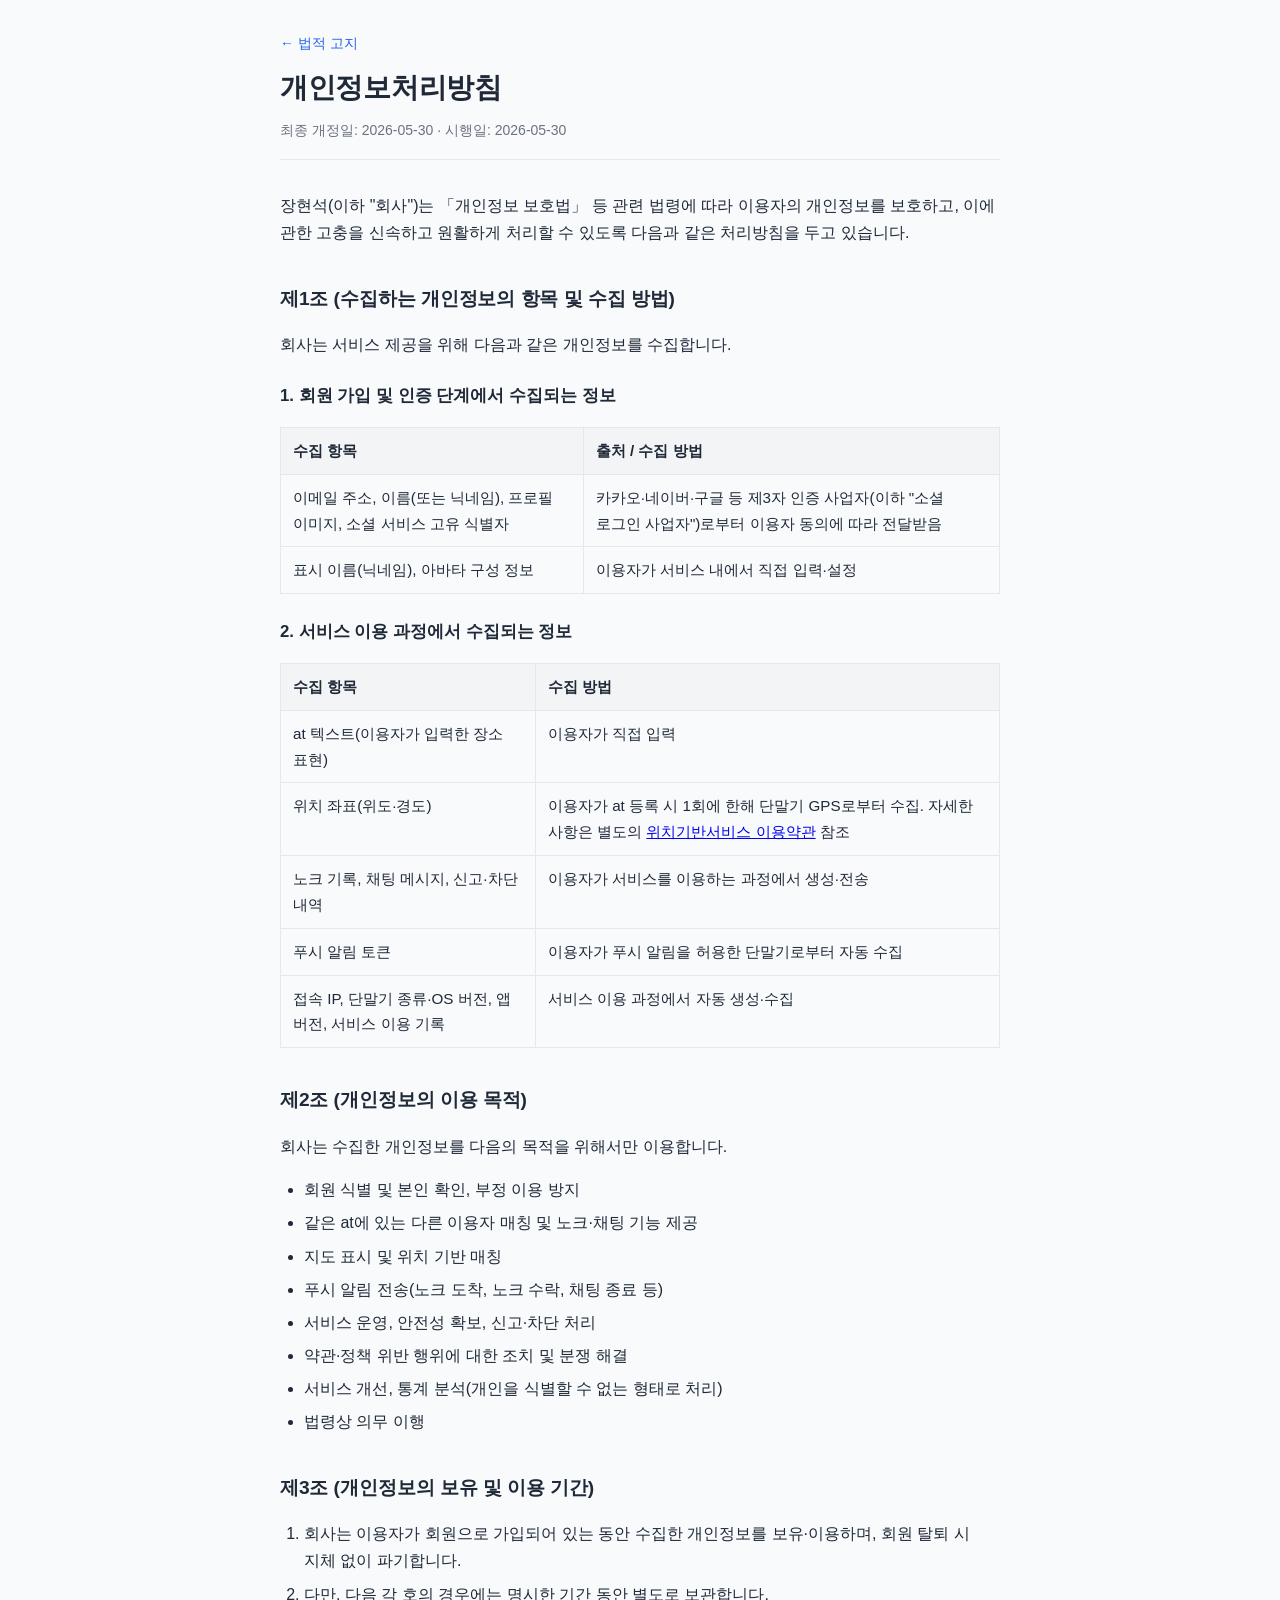
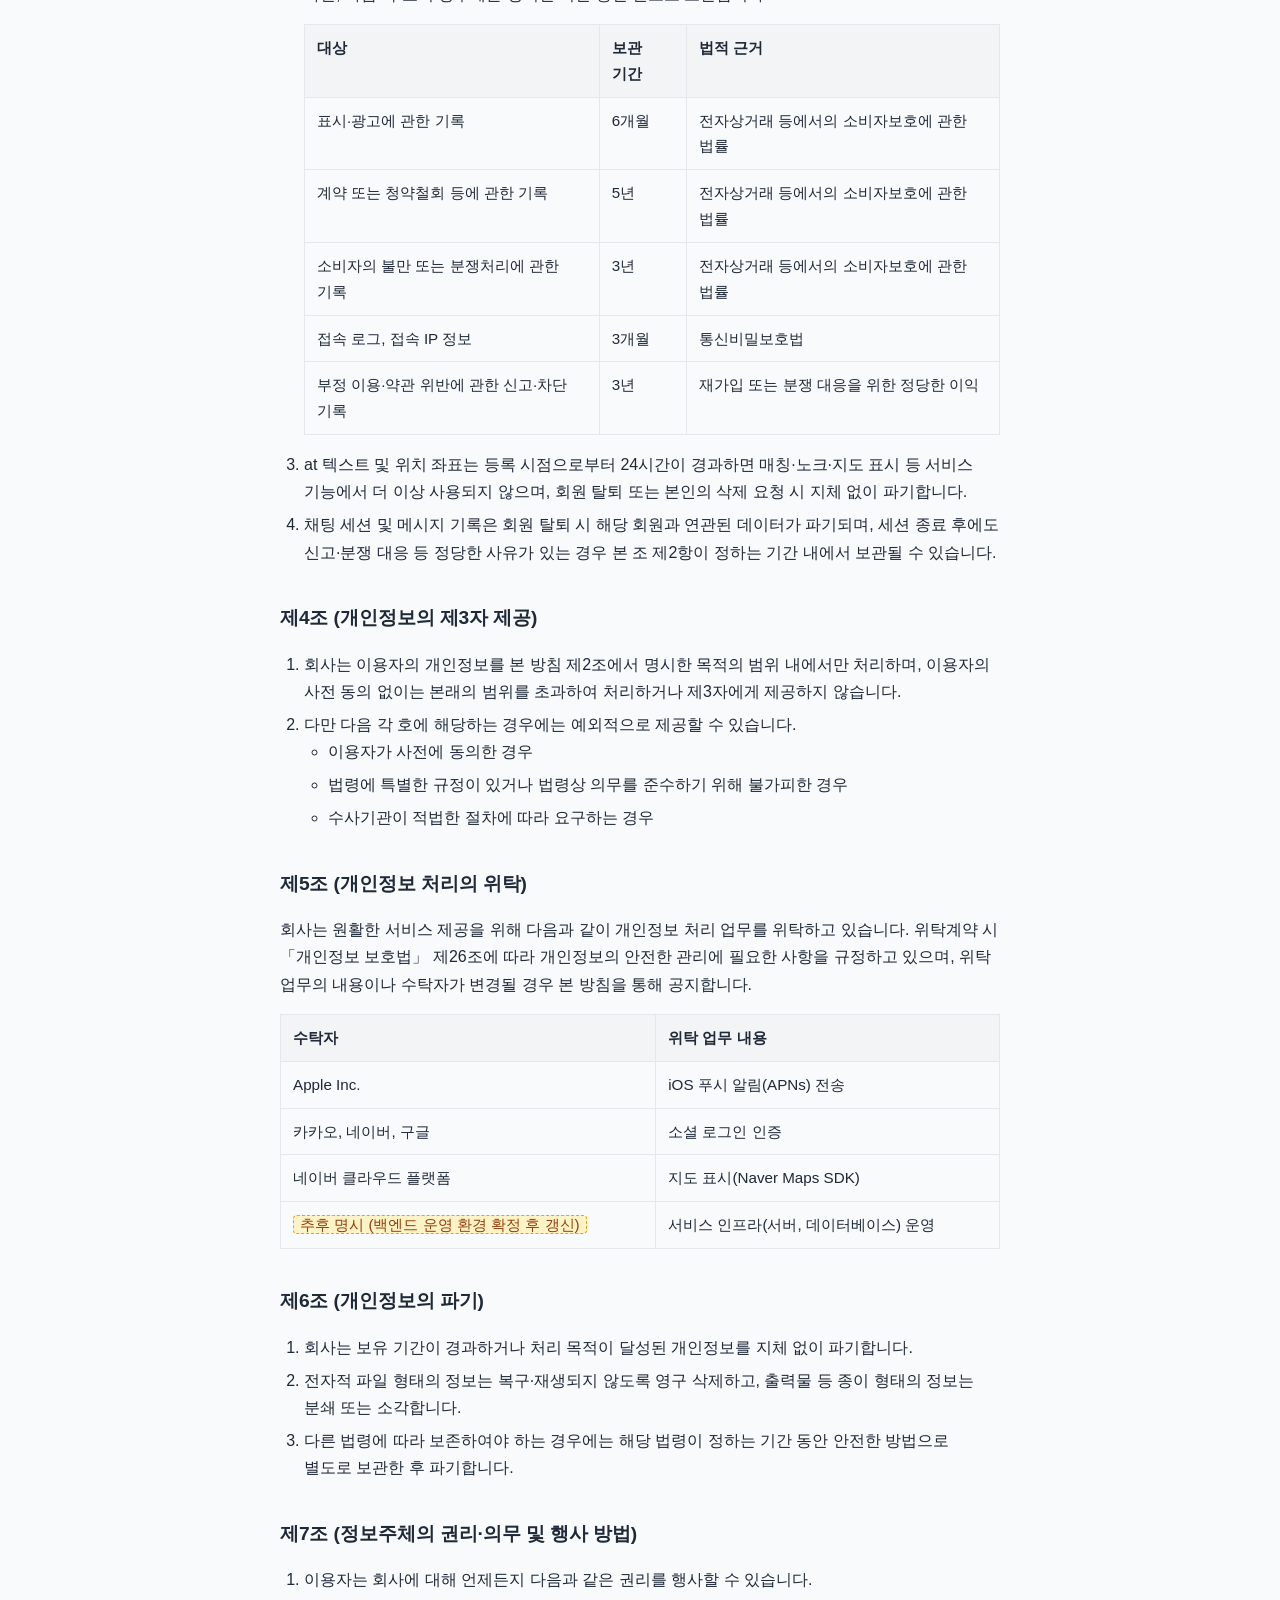
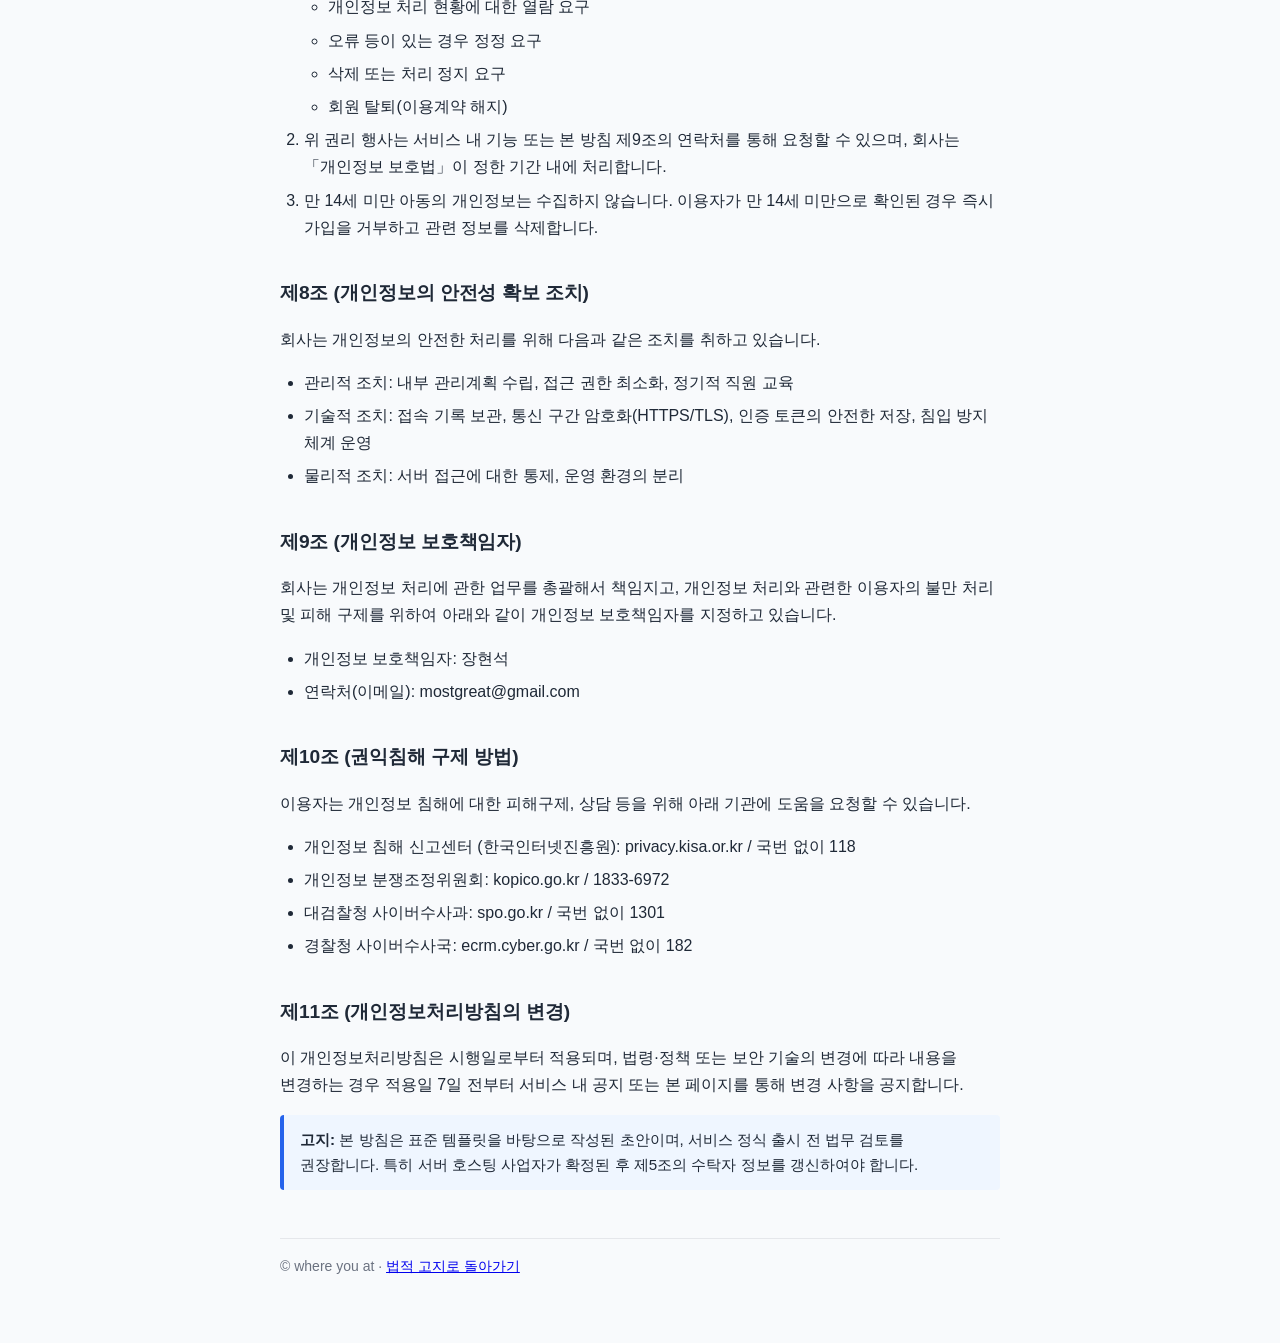
==== privacy.html @ 3120e95a "Add legal pages: Terms of Service, Privacy Policy, LBS Terms Operator: 장현석 / mostgreat@gmail.com Eff" ====
<!DOCTYPE html>
<html lang="ko">
<head>
  <meta charset="UTF-8">
  <meta name="viewport" content="width=device-width, initial-scale=1.0">
  <title>개인정보처리방침 — where you at</title>
  <link rel="stylesheet" href="style.css">
</head>
<body>
  <div class="wrap">
    <header class="page">
      <div class="crumb"><a href="index.html">← 법적 고지</a></div>
      <h1>개인정보처리방침</h1>
      <div class="meta">최종 개정일: 2026-05-30 · 시행일: 2026-05-30</div>
    </header>

    <main>
      <p>장현석(이하 "회사")는 「개인정보 보호법」 등 관련 법령에 따라 이용자의 개인정보를 보호하고, 이에 관한 고충을 신속하고 원활하게 처리할 수 있도록 다음과 같은 처리방침을 두고 있습니다.</p>

      <h2>제1조 (수집하는 개인정보의 항목 및 수집 방법)</h2>
      <p>회사는 서비스 제공을 위해 다음과 같은 개인정보를 수집합니다.</p>

      <h3>1. 회원 가입 및 인증 단계에서 수집되는 정보</h3>
      <table>
        <thead>
          <tr><th>수집 항목</th><th>출처 / 수집 방법</th></tr>
        </thead>
        <tbody>
          <tr><td>이메일 주소, 이름(또는 닉네임), 프로필 이미지, 소셜 서비스 고유 식별자</td><td>카카오·네이버·구글 등 제3자 인증 사업자(이하 "소셜 로그인 사업자")로부터 이용자 동의에 따라 전달받음</td></tr>
          <tr><td>표시 이름(닉네임), 아바타 구성 정보</td><td>이용자가 서비스 내에서 직접 입력·설정</td></tr>
        </tbody>
      </table>

      <h3>2. 서비스 이용 과정에서 수집되는 정보</h3>
      <table>
        <thead>
          <tr><th>수집 항목</th><th>수집 방법</th></tr>
        </thead>
        <tbody>
          <tr><td>at 텍스트(이용자가 입력한 장소 표현)</td><td>이용자가 직접 입력</td></tr>
          <tr><td>위치 좌표(위도·경도)</td><td>이용자가 at 등록 시 1회에 한해 단말기 GPS로부터 수집. 자세한 사항은 별도의 <a href="location-terms.html">위치기반서비스 이용약관</a> 참조</td></tr>
          <tr><td>노크 기록, 채팅 메시지, 신고·차단 내역</td><td>이용자가 서비스를 이용하는 과정에서 생성·전송</td></tr>
          <tr><td>푸시 알림 토큰</td><td>이용자가 푸시 알림을 허용한 단말기로부터 자동 수집</td></tr>
          <tr><td>접속 IP, 단말기 종류·OS 버전, 앱 버전, 서비스 이용 기록</td><td>서비스 이용 과정에서 자동 생성·수집</td></tr>
        </tbody>
      </table>

      <h2>제2조 (개인정보의 이용 목적)</h2>
      <p>회사는 수집한 개인정보를 다음의 목적을 위해서만 이용합니다.</p>
      <ul>
        <li>회원 식별 및 본인 확인, 부정 이용 방지</li>
        <li>같은 at에 있는 다른 이용자 매칭 및 노크·채팅 기능 제공</li>
        <li>지도 표시 및 위치 기반 매칭</li>
        <li>푸시 알림 전송(노크 도착, 노크 수락, 채팅 종료 등)</li>
        <li>서비스 운영, 안전성 확보, 신고·차단 처리</li>
        <li>약관·정책 위반 행위에 대한 조치 및 분쟁 해결</li>
        <li>서비스 개선, 통계 분석(개인을 식별할 수 없는 형태로 처리)</li>
        <li>법령상 의무 이행</li>
      </ul>

      <h2>제3조 (개인정보의 보유 및 이용 기간)</h2>
      <ol>
        <li>회사는 이용자가 회원으로 가입되어 있는 동안 수집한 개인정보를 보유·이용하며, 회원 탈퇴 시 지체 없이 파기합니다.</li>
        <li>다만, 다음 각 호의 경우에는 명시한 기간 동안 별도로 보관합니다.
          <table>
            <thead>
              <tr><th>대상</th><th>보관 기간</th><th>법적 근거</th></tr>
            </thead>
            <tbody>
              <tr><td>표시·광고에 관한 기록</td><td>6개월</td><td>전자상거래 등에서의 소비자보호에 관한 법률</td></tr>
              <tr><td>계약 또는 청약철회 등에 관한 기록</td><td>5년</td><td>전자상거래 등에서의 소비자보호에 관한 법률</td></tr>
              <tr><td>소비자의 불만 또는 분쟁처리에 관한 기록</td><td>3년</td><td>전자상거래 등에서의 소비자보호에 관한 법률</td></tr>
              <tr><td>접속 로그, 접속 IP 정보</td><td>3개월</td><td>통신비밀보호법</td></tr>
              <tr><td>부정 이용·약관 위반에 관한 신고·차단 기록</td><td>3년</td><td>재가입 또는 분쟁 대응을 위한 정당한 이익</td></tr>
            </tbody>
          </table>
        </li>
        <li>at 텍스트 및 위치 좌표는 등록 시점으로부터 24시간이 경과하면 매칭·노크·지도 표시 등 서비스 기능에서 더 이상 사용되지 않으며, 회원 탈퇴 또는 본인의 삭제 요청 시 지체 없이 파기합니다.</li>
        <li>채팅 세션 및 메시지 기록은 회원 탈퇴 시 해당 회원과 연관된 데이터가 파기되며, 세션 종료 후에도 신고·분쟁 대응 등 정당한 사유가 있는 경우 본 조 제2항이 정하는 기간 내에서 보관될 수 있습니다.</li>
      </ol>

      <h2>제4조 (개인정보의 제3자 제공)</h2>
      <ol>
        <li>회사는 이용자의 개인정보를 본 방침 제2조에서 명시한 목적의 범위 내에서만 처리하며, 이용자의 사전 동의 없이는 본래의 범위를 초과하여 처리하거나 제3자에게 제공하지 않습니다.</li>
        <li>다만 다음 각 호에 해당하는 경우에는 예외적으로 제공할 수 있습니다.
          <ul>
            <li>이용자가 사전에 동의한 경우</li>
            <li>법령에 특별한 규정이 있거나 법령상 의무를 준수하기 위해 불가피한 경우</li>
            <li>수사기관이 적법한 절차에 따라 요구하는 경우</li>
          </ul>
        </li>
      </ol>

      <h2>제5조 (개인정보 처리의 위탁)</h2>
      <p>회사는 원활한 서비스 제공을 위해 다음과 같이 개인정보 처리 업무를 위탁하고 있습니다. 위탁계약 시 「개인정보 보호법」 제26조에 따라 개인정보의 안전한 관리에 필요한 사항을 규정하고 있으며, 위탁 업무의 내용이나 수탁자가 변경될 경우 본 방침을 통해 공지합니다.</p>
      <table>
        <thead>
          <tr><th>수탁자</th><th>위탁 업무 내용</th></tr>
        </thead>
        <tbody>
          <tr><td>Apple Inc.</td><td>iOS 푸시 알림(APNs) 전송</td></tr>
          <tr><td>카카오, 네이버, 구글</td><td>소셜 로그인 인증</td></tr>
          <tr><td>네이버 클라우드 플랫폼</td><td>지도 표시(Naver Maps SDK)</td></tr>
          <tr><td><span class="placeholder">추후 명시 (백엔드 운영 환경 확정 후 갱신)</span></td><td>서비스 인프라(서버, 데이터베이스) 운영</td></tr>
        </tbody>
      </table>

      <h2>제6조 (개인정보의 파기)</h2>
      <ol>
        <li>회사는 보유 기간이 경과하거나 처리 목적이 달성된 개인정보를 지체 없이 파기합니다.</li>
        <li>전자적 파일 형태의 정보는 복구·재생되지 않도록 영구 삭제하고, 출력물 등 종이 형태의 정보는 분쇄 또는 소각합니다.</li>
        <li>다른 법령에 따라 보존하여야 하는 경우에는 해당 법령이 정하는 기간 동안 안전한 방법으로 별도로 보관한 후 파기합니다.</li>
      </ol>

      <h2>제7조 (정보주체의 권리·의무 및 행사 방법)</h2>
      <ol>
        <li>이용자는 회사에 대해 언제든지 다음과 같은 권리를 행사할 수 있습니다.
          <ul>
            <li>개인정보 처리 현황에 대한 열람 요구</li>
            <li>오류 등이 있는 경우 정정 요구</li>
            <li>삭제 또는 처리 정지 요구</li>
            <li>회원 탈퇴(이용계약 해지)</li>
          </ul>
        </li>
        <li>위 권리 행사는 서비스 내 기능 또는 본 방침 제9조의 연락처를 통해 요청할 수 있으며, 회사는 「개인정보 보호법」이 정한 기간 내에 처리합니다.</li>
        <li>만 14세 미만 아동의 개인정보는 수집하지 않습니다. 이용자가 만 14세 미만으로 확인된 경우 즉시 가입을 거부하고 관련 정보를 삭제합니다.</li>
      </ol>

      <h2>제8조 (개인정보의 안전성 확보 조치)</h2>
      <p>회사는 개인정보의 안전한 처리를 위해 다음과 같은 조치를 취하고 있습니다.</p>
      <ul>
        <li>관리적 조치: 내부 관리계획 수립, 접근 권한 최소화, 정기적 직원 교육</li>
        <li>기술적 조치: 접속 기록 보관, 통신 구간 암호화(HTTPS/TLS), 인증 토큰의 안전한 저장, 침입 방지 체계 운영</li>
        <li>물리적 조치: 서버 접근에 대한 통제, 운영 환경의 분리</li>
      </ul>

      <h2>제9조 (개인정보 보호책임자)</h2>
      <p>회사는 개인정보 처리에 관한 업무를 총괄해서 책임지고, 개인정보 처리와 관련한 이용자의 불만 처리 및 피해 구제를 위하여 아래와 같이 개인정보 보호책임자를 지정하고 있습니다.</p>
      <ul>
        <li>개인정보 보호책임자: 장현석</li>
        <li>연락처(이메일): mostgreat@gmail.com</li>
      </ul>

      <h2>제10조 (권익침해 구제 방법)</h2>
      <p>이용자는 개인정보 침해에 대한 피해구제, 상담 등을 위해 아래 기관에 도움을 요청할 수 있습니다.</p>
      <ul>
        <li>개인정보 침해 신고센터 (한국인터넷진흥원): privacy.kisa.or.kr / 국번 없이 118</li>
        <li>개인정보 분쟁조정위원회: kopico.go.kr / 1833-6972</li>
        <li>대검찰청 사이버수사과: spo.go.kr / 국번 없이 1301</li>
        <li>경찰청 사이버수사국: ecrm.cyber.go.kr / 국번 없이 182</li>
      </ul>

      <h2>제11조 (개인정보처리방침의 변경)</h2>
      <p>이 개인정보처리방침은 시행일로부터 적용되며, 법령·정책 또는 보안 기술의 변경에 따라 내용을 변경하는 경우 적용일 7일 전부터 서비스 내 공지 또는 본 페이지를 통해 변경 사항을 공지합니다.</p>

      <div class="callout">
        <strong>고지:</strong> 본 방침은 표준 템플릿을 바탕으로 작성된 초안이며, 서비스 정식 출시 전 법무 검토를 권장합니다. 특히 서버 호스팅 사업자가 확정된 후 제5조의 수탁자 정보를 갱신하여야 합니다.
      </div>
    </main>

    <footer class="page">
      © where you at · <a href="index.html">법적 고지로 돌아가기</a>
    </footer>
  </div>
</body>
</html>
---- style.css ----
/* Shared stylesheet for where-you-at legal pages.
   Optimized for long-form Korean reading on phone and desktop. */

* { box-sizing: border-box; }

html {
  -webkit-text-size-adjust: 100%;
  font-size: 16px;
}

body {
  margin: 0;
  font-family: -apple-system, BlinkMacSystemFont, "Apple SD Gothic Neo",
               "Pretendard", "Noto Sans KR", "Malgun Gothic", sans-serif;
  color: #1f2937;
  background: #f8fafc;
  line-height: 1.7;
  word-break: keep-all;
  overflow-wrap: break-word;
}

.wrap {
  max-width: 760px;
  margin: 0 auto;
  padding: 32px 20px 64px;
}

header.page {
  margin-bottom: 32px;
  padding-bottom: 16px;
  border-bottom: 1px solid #e5e7eb;
}

header.page .crumb {
  font-size: 0.875rem;
  color: #6b7280;
  margin-bottom: 8px;
}

header.page .crumb a {
  color: #2563eb;
  text-decoration: none;
}

header.page h1 {
  margin: 0;
  font-size: 1.75rem;
  font-weight: 700;
  letter-spacing: -0.01em;
}

header.page .meta {
  margin-top: 8px;
  font-size: 0.875rem;
  color: #6b7280;
}

main h2 {
  margin-top: 36px;
  margin-bottom: 12px;
  font-size: 1.2rem;
  font-weight: 700;
  letter-spacing: -0.005em;
}

main h3 {
  margin-top: 24px;
  margin-bottom: 8px;
  font-size: 1.05rem;
  font-weight: 600;
}

main p, main li {
  font-size: 1rem;
}

main ul, main ol {
  padding-left: 24px;
}

main li {
  margin-bottom: 6px;
}

main table {
  width: 100%;
  border-collapse: collapse;
  margin: 16px 0;
  font-size: 0.95rem;
}

main table th, main table td {
  border: 1px solid #e5e7eb;
  padding: 10px 12px;
  text-align: left;
  vertical-align: top;
}

main table th {
  background: #f3f4f6;
  font-weight: 600;
}

.placeholder {
  background: #fef3c7;
  border: 1px dashed #f59e0b;
  border-radius: 4px;
  padding: 0 6px;
  color: #92400e;
  font-weight: 500;
}

.callout {
  background: #eff6ff;
  border-left: 4px solid #2563eb;
  padding: 12px 16px;
  margin: 16px 0;
  border-radius: 4px;
  font-size: 0.95rem;
}

footer.page {
  margin-top: 48px;
  padding-top: 16px;
  border-top: 1px solid #e5e7eb;
  font-size: 0.875rem;
  color: #6b7280;
}

/* Landing page */
.cards {
  display: grid;
  gap: 12px;
  margin-top: 24px;
}

.card {
  display: block;
  padding: 18px 20px;
  background: #ffffff;
  border: 1px solid #e5e7eb;
  border-radius: 10px;
  text-decoration: none;
  color: inherit;
  transition: border-color 0.15s, transform 0.05s;
}

.card:hover {
  border-color: #2563eb;
}

.card:active {
  transform: scale(0.995);
}

.card h2 {
  margin: 0 0 4px 0;
  font-size: 1.05rem;
  font-weight: 600;
}

.card p {
  margin: 0;
  font-size: 0.9rem;
  color: #6b7280;
}
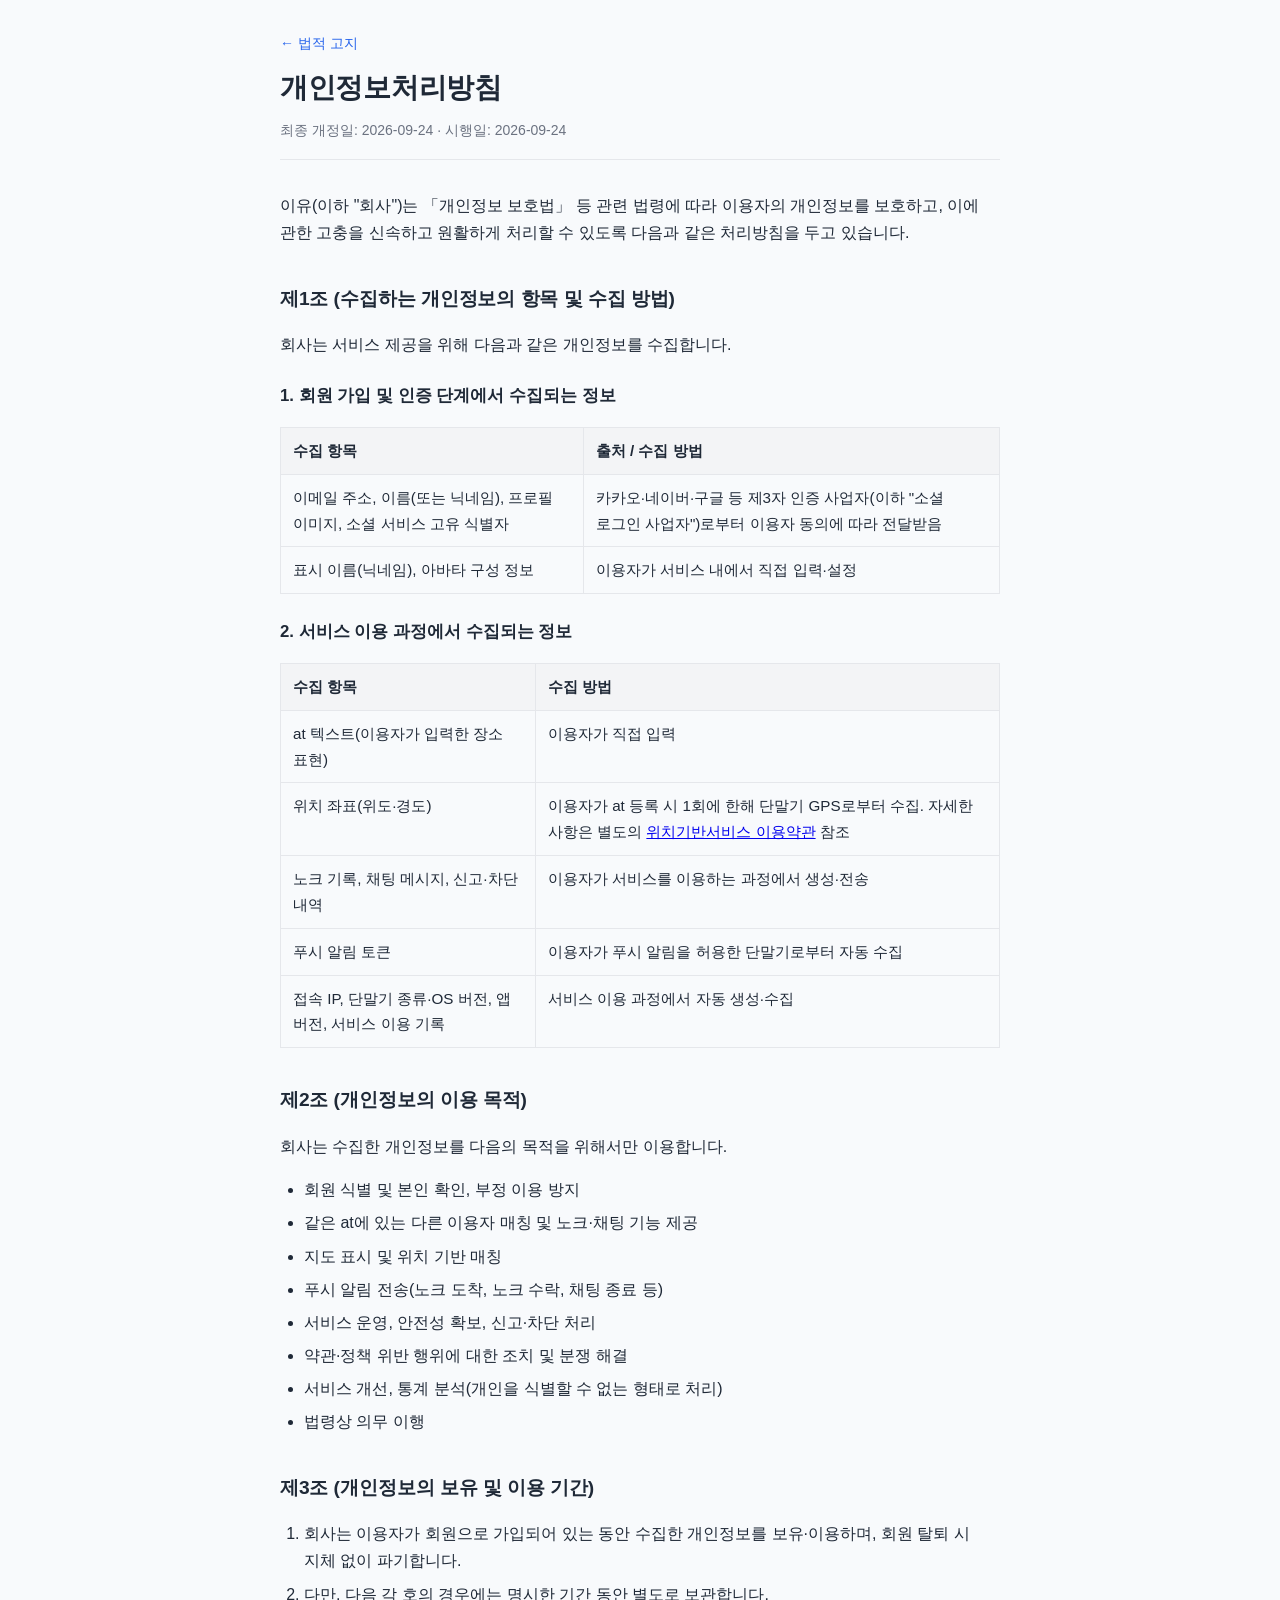
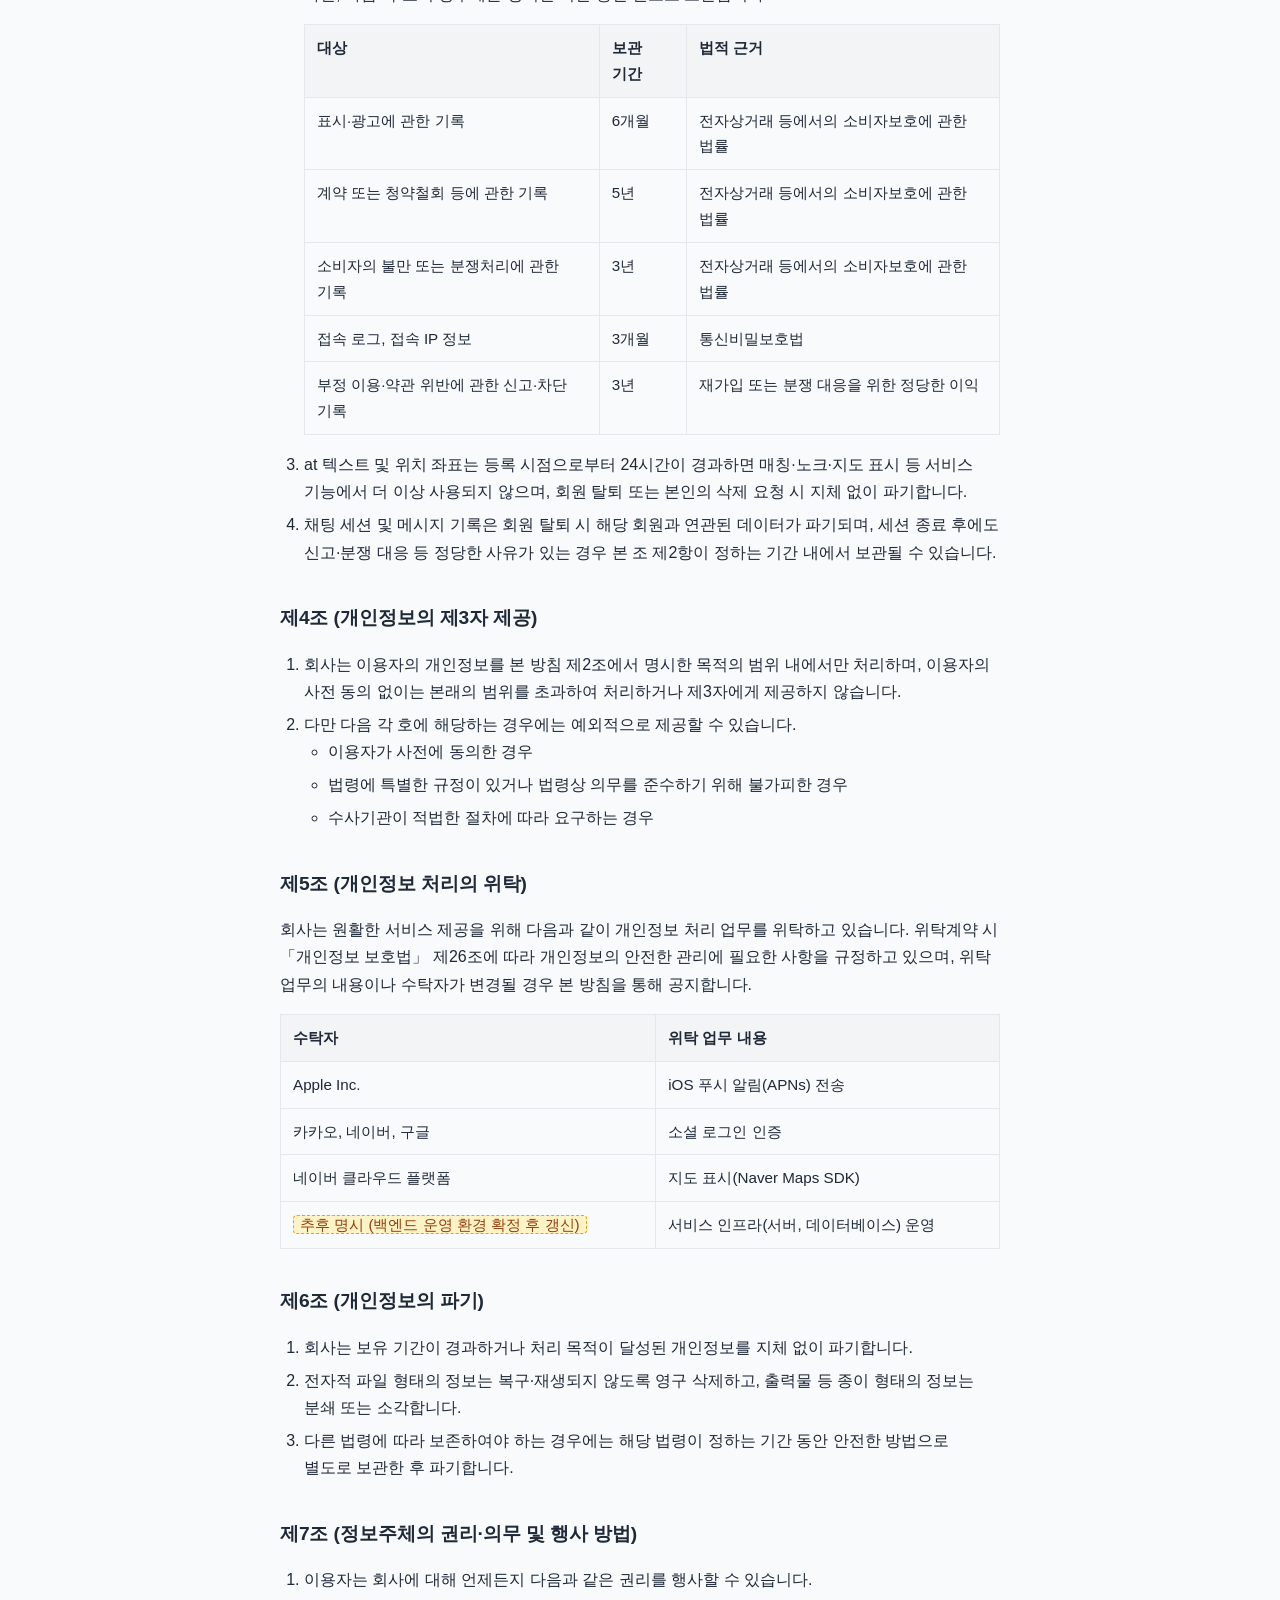
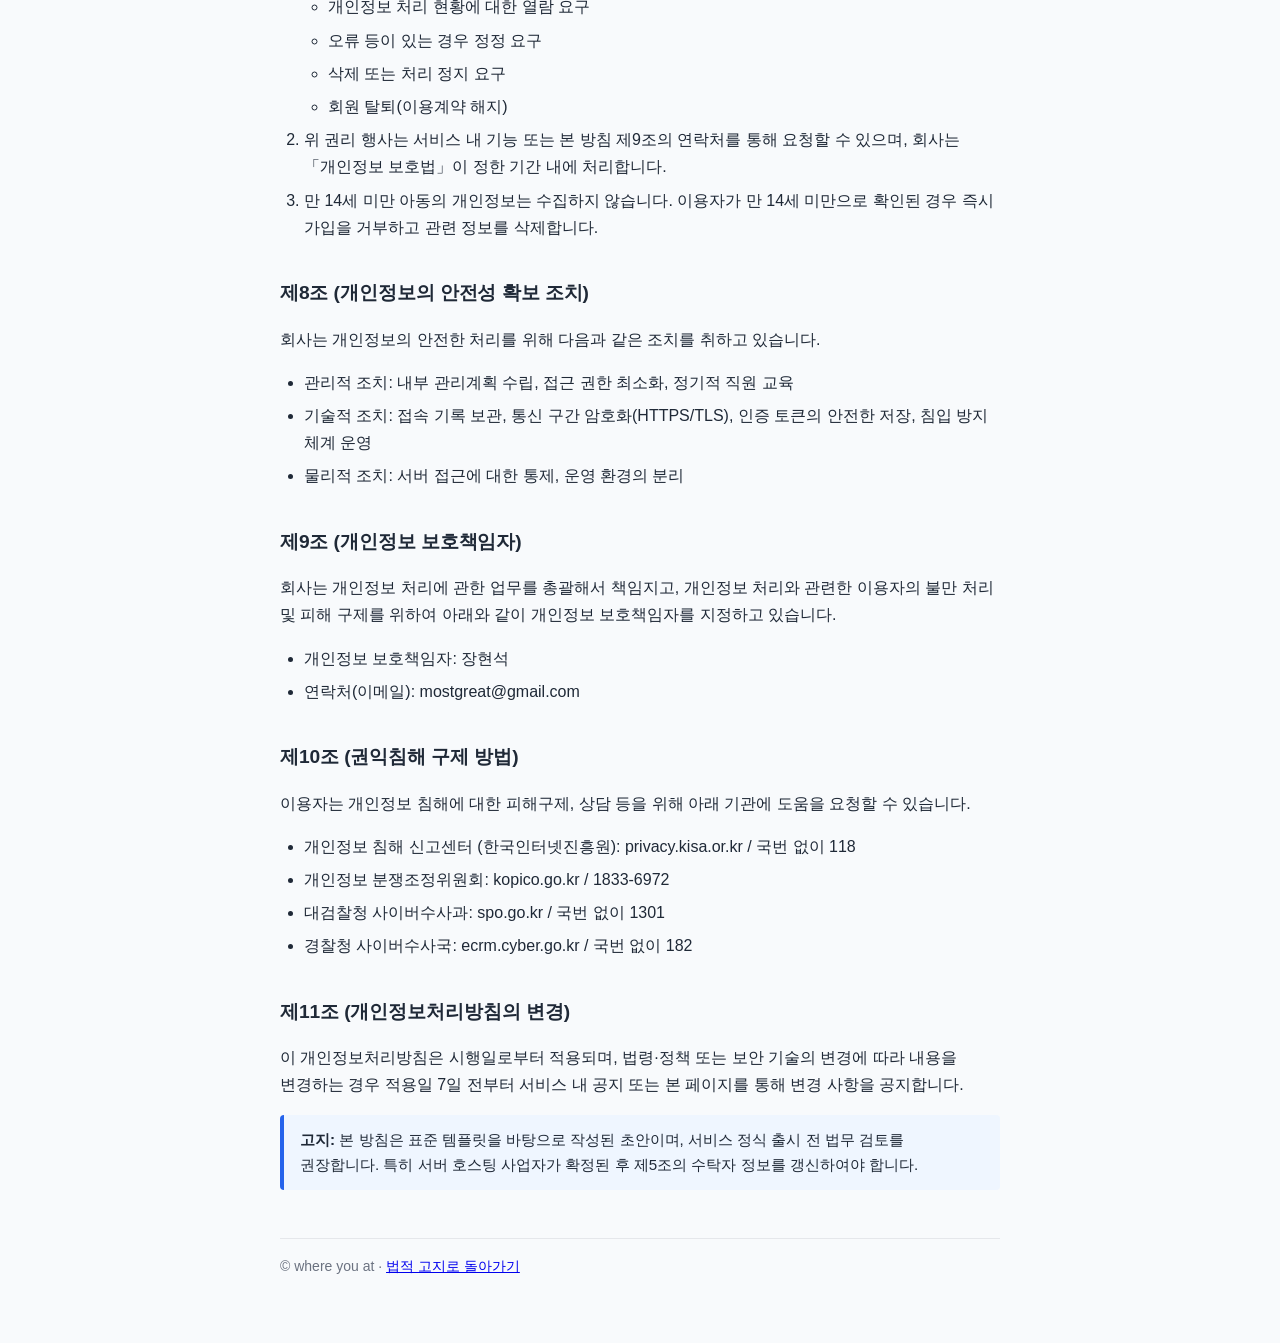
==== commit ee480c4d: "Fill in business registration details after 개인사업자 registration - Company name: 장현석 → 이유 (대표: 장현석) - " ====
--- a/privacy.html
+++ b/privacy.html
@@ -11,11 +11,11 @@
     <header class="page">
       <div class="crumb"><a href="index.html">← 법적 고지</a></div>
       <h1>개인정보처리방침</h1>
-      <div class="meta">최종 개정일: 2026-05-30 · 시행일: 2026-05-30</div>
+      <div class="meta">최종 개정일: 2026-09-24 · 시행일: 2026-09-24</div>
     </header>
 
     <main>
-      <p>장현석(이하 "회사")는 「개인정보 보호법」 등 관련 법령에 따라 이용자의 개인정보를 보호하고, 이에 관한 고충을 신속하고 원활하게 처리할 수 있도록 다음과 같은 처리방침을 두고 있습니다.</p>
+      <p>이유(이하 "회사")는 「개인정보 보호법」 등 관련 법령에 따라 이용자의 개인정보를 보호하고, 이에 관한 고충을 신속하고 원활하게 처리할 수 있도록 다음과 같은 처리방침을 두고 있습니다.</p>
 
       <h2>제1조 (수집하는 개인정보의 항목 및 수집 방법)</h2>
       <p>회사는 서비스 제공을 위해 다음과 같은 개인정보를 수집합니다.</p>
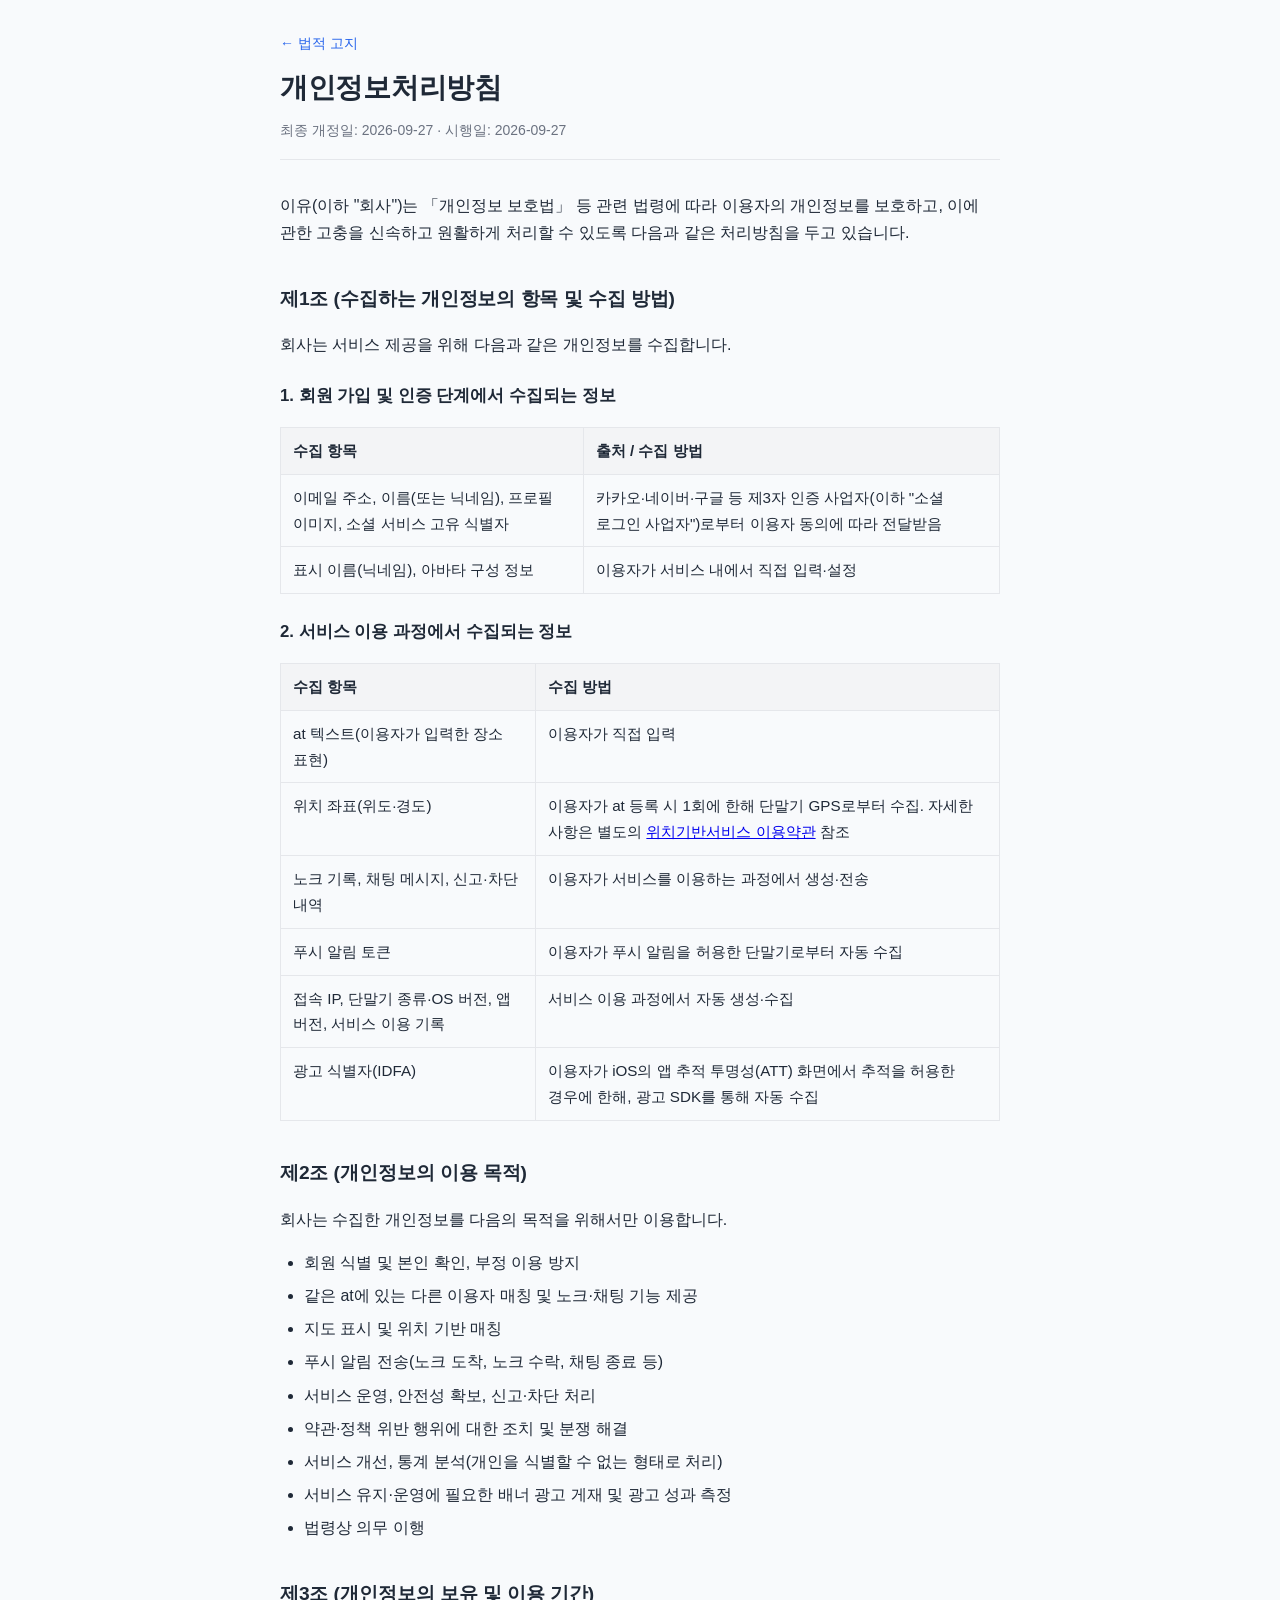
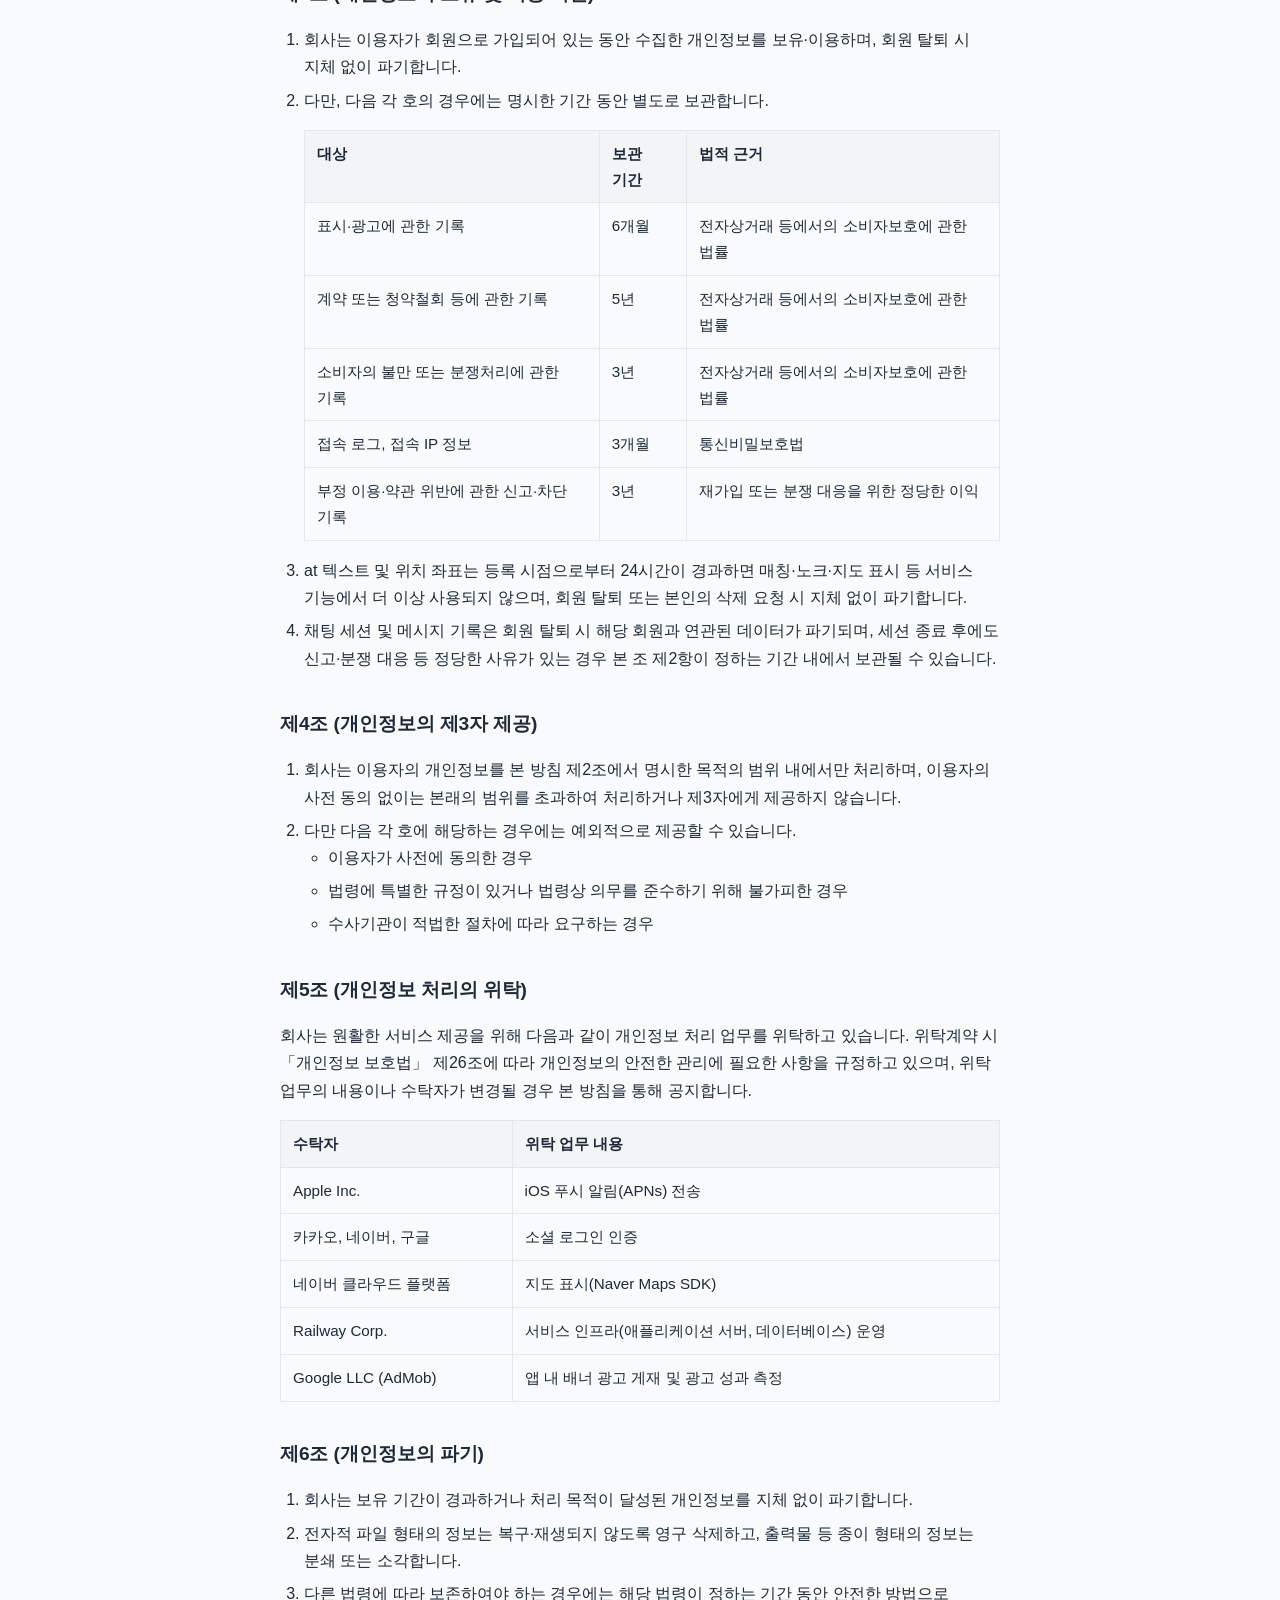
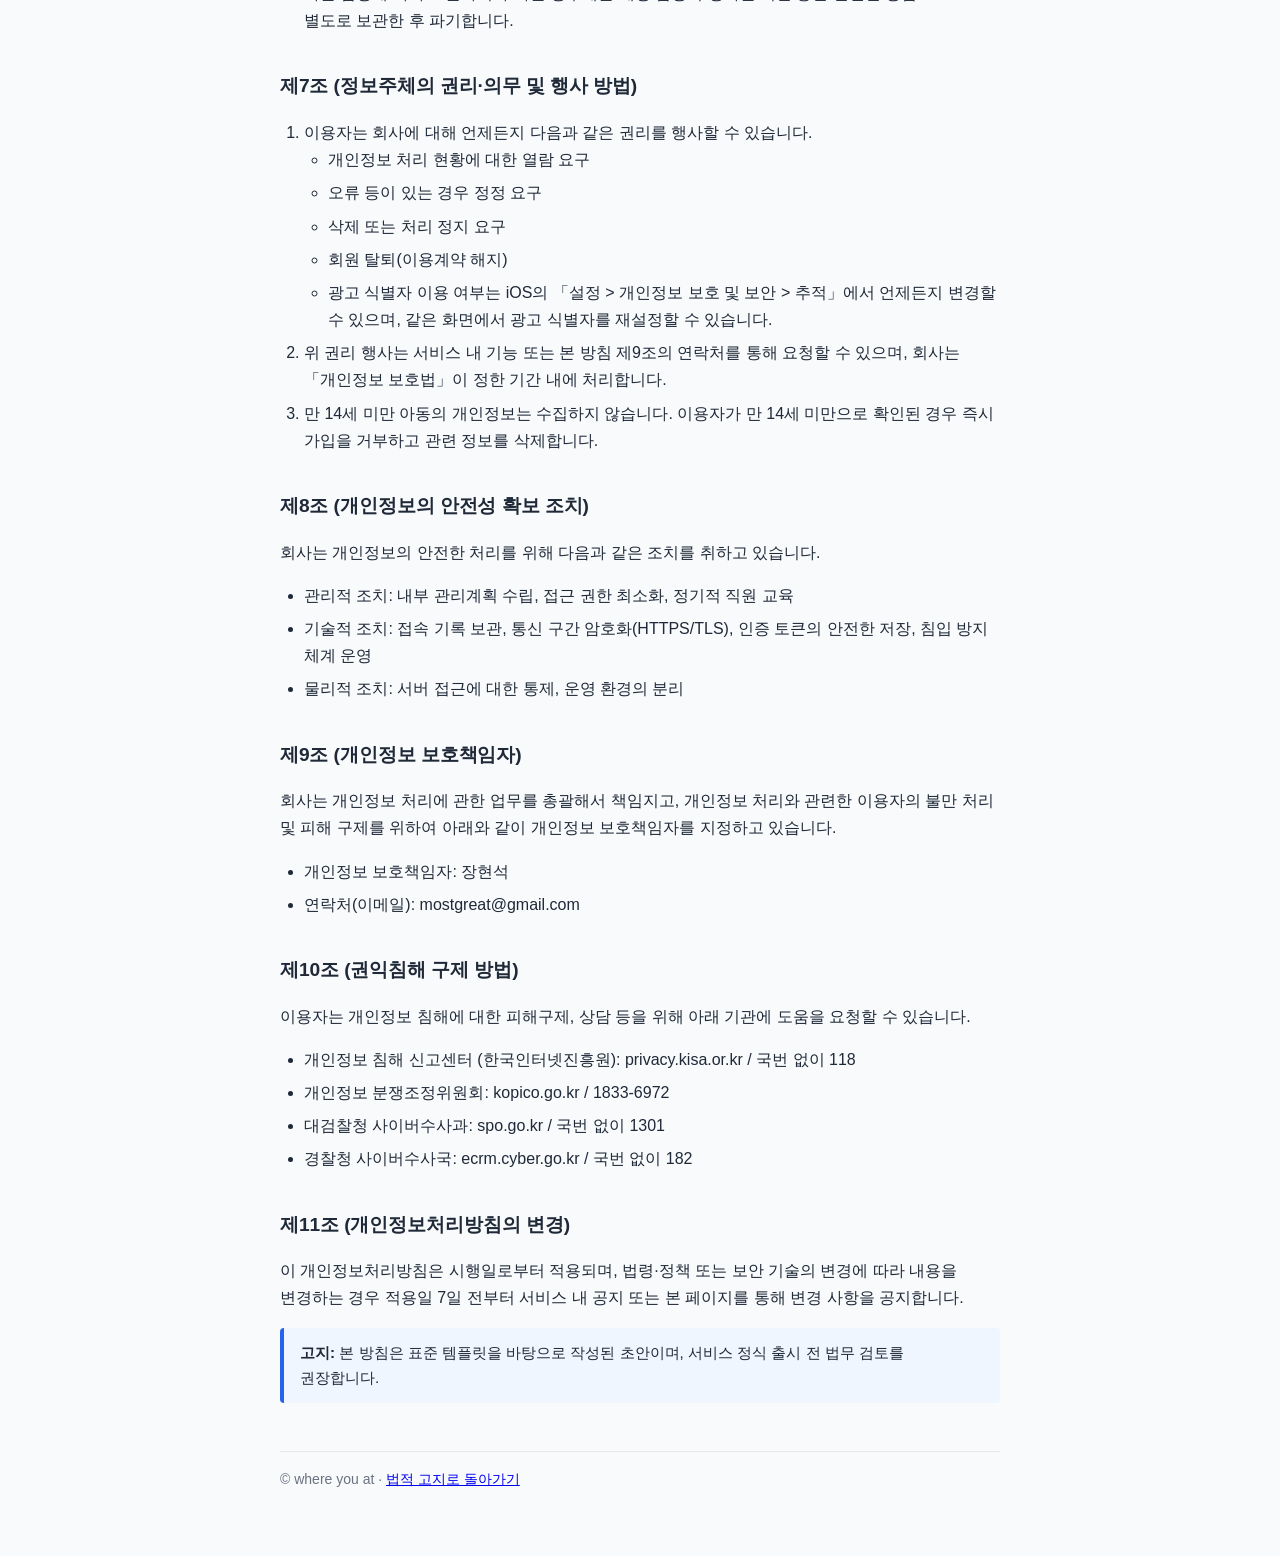
==== commit 49d3b509: "Privacy policy: disclose AdMob banner + IDFA collection Adds Google (AdMob) and Railway as processor" ====
--- a/privacy.html
+++ b/privacy.html
@@ -11,7 +11,7 @@
     <header class="page">
       <div class="crumb"><a href="index.html">← 법적 고지</a></div>
       <h1>개인정보처리방침</h1>
-      <div class="meta">최종 개정일: 2026-09-24 · 시행일: 2026-09-24</div>
+      <div class="meta">최종 개정일: 2026-09-27 · 시행일: 2026-09-27</div>
     </header>
 
     <main>
@@ -42,6 +42,7 @@
           <tr><td>노크 기록, 채팅 메시지, 신고·차단 내역</td><td>이용자가 서비스를 이용하는 과정에서 생성·전송</td></tr>
           <tr><td>푸시 알림 토큰</td><td>이용자가 푸시 알림을 허용한 단말기로부터 자동 수집</td></tr>
           <tr><td>접속 IP, 단말기 종류·OS 버전, 앱 버전, 서비스 이용 기록</td><td>서비스 이용 과정에서 자동 생성·수집</td></tr>
+          <tr><td>광고 식별자(IDFA)</td><td>이용자가 iOS의 앱 추적 투명성(ATT) 화면에서 추적을 허용한 경우에 한해, 광고 SDK를 통해 자동 수집</td></tr>
         </tbody>
       </table>
 
@@ -55,6 +56,7 @@
         <li>서비스 운영, 안전성 확보, 신고·차단 처리</li>
         <li>약관·정책 위반 행위에 대한 조치 및 분쟁 해결</li>
         <li>서비스 개선, 통계 분석(개인을 식별할 수 없는 형태로 처리)</li>
+        <li>서비스 유지·운영에 필요한 배너 광고 게재 및 광고 성과 측정</li>
         <li>법령상 의무 이행</li>
       </ul>
 
@@ -101,7 +103,8 @@
           <tr><td>Apple Inc.</td><td>iOS 푸시 알림(APNs) 전송</td></tr>
           <tr><td>카카오, 네이버, 구글</td><td>소셜 로그인 인증</td></tr>
           <tr><td>네이버 클라우드 플랫폼</td><td>지도 표시(Naver Maps SDK)</td></tr>
-          <tr><td><span class="placeholder">추후 명시 (백엔드 운영 환경 확정 후 갱신)</span></td><td>서비스 인프라(서버, 데이터베이스) 운영</td></tr>
+          <tr><td>Railway Corp.</td><td>서비스 인프라(애플리케이션 서버, 데이터베이스) 운영</td></tr>
+          <tr><td>Google LLC (AdMob)</td><td>앱 내 배너 광고 게재 및 광고 성과 측정</td></tr>
         </tbody>
       </table>
 
@@ -120,6 +123,7 @@
             <li>오류 등이 있는 경우 정정 요구</li>
             <li>삭제 또는 처리 정지 요구</li>
             <li>회원 탈퇴(이용계약 해지)</li>
+            <li>광고 식별자 이용 여부는 iOS의 「설정 &gt; 개인정보 보호 및 보안 &gt; 추적」에서 언제든지 변경할 수 있으며, 같은 화면에서 광고 식별자를 재설정할 수 있습니다.</li>
           </ul>
         </li>
         <li>위 권리 행사는 서비스 내 기능 또는 본 방침 제9조의 연락처를 통해 요청할 수 있으며, 회사는 「개인정보 보호법」이 정한 기간 내에 처리합니다.</li>
@@ -154,7 +158,7 @@
       <p>이 개인정보처리방침은 시행일로부터 적용되며, 법령·정책 또는 보안 기술의 변경에 따라 내용을 변경하는 경우 적용일 7일 전부터 서비스 내 공지 또는 본 페이지를 통해 변경 사항을 공지합니다.</p>
 
       <div class="callout">
-        <strong>고지:</strong> 본 방침은 표준 템플릿을 바탕으로 작성된 초안이며, 서비스 정식 출시 전 법무 검토를 권장합니다. 특히 서버 호스팅 사업자가 확정된 후 제5조의 수탁자 정보를 갱신하여야 합니다.
+        <strong>고지:</strong> 본 방침은 표준 템플릿을 바탕으로 작성된 초안이며, 서비스 정식 출시 전 법무 검토를 권장합니다.
       </div>
     </main>
 
